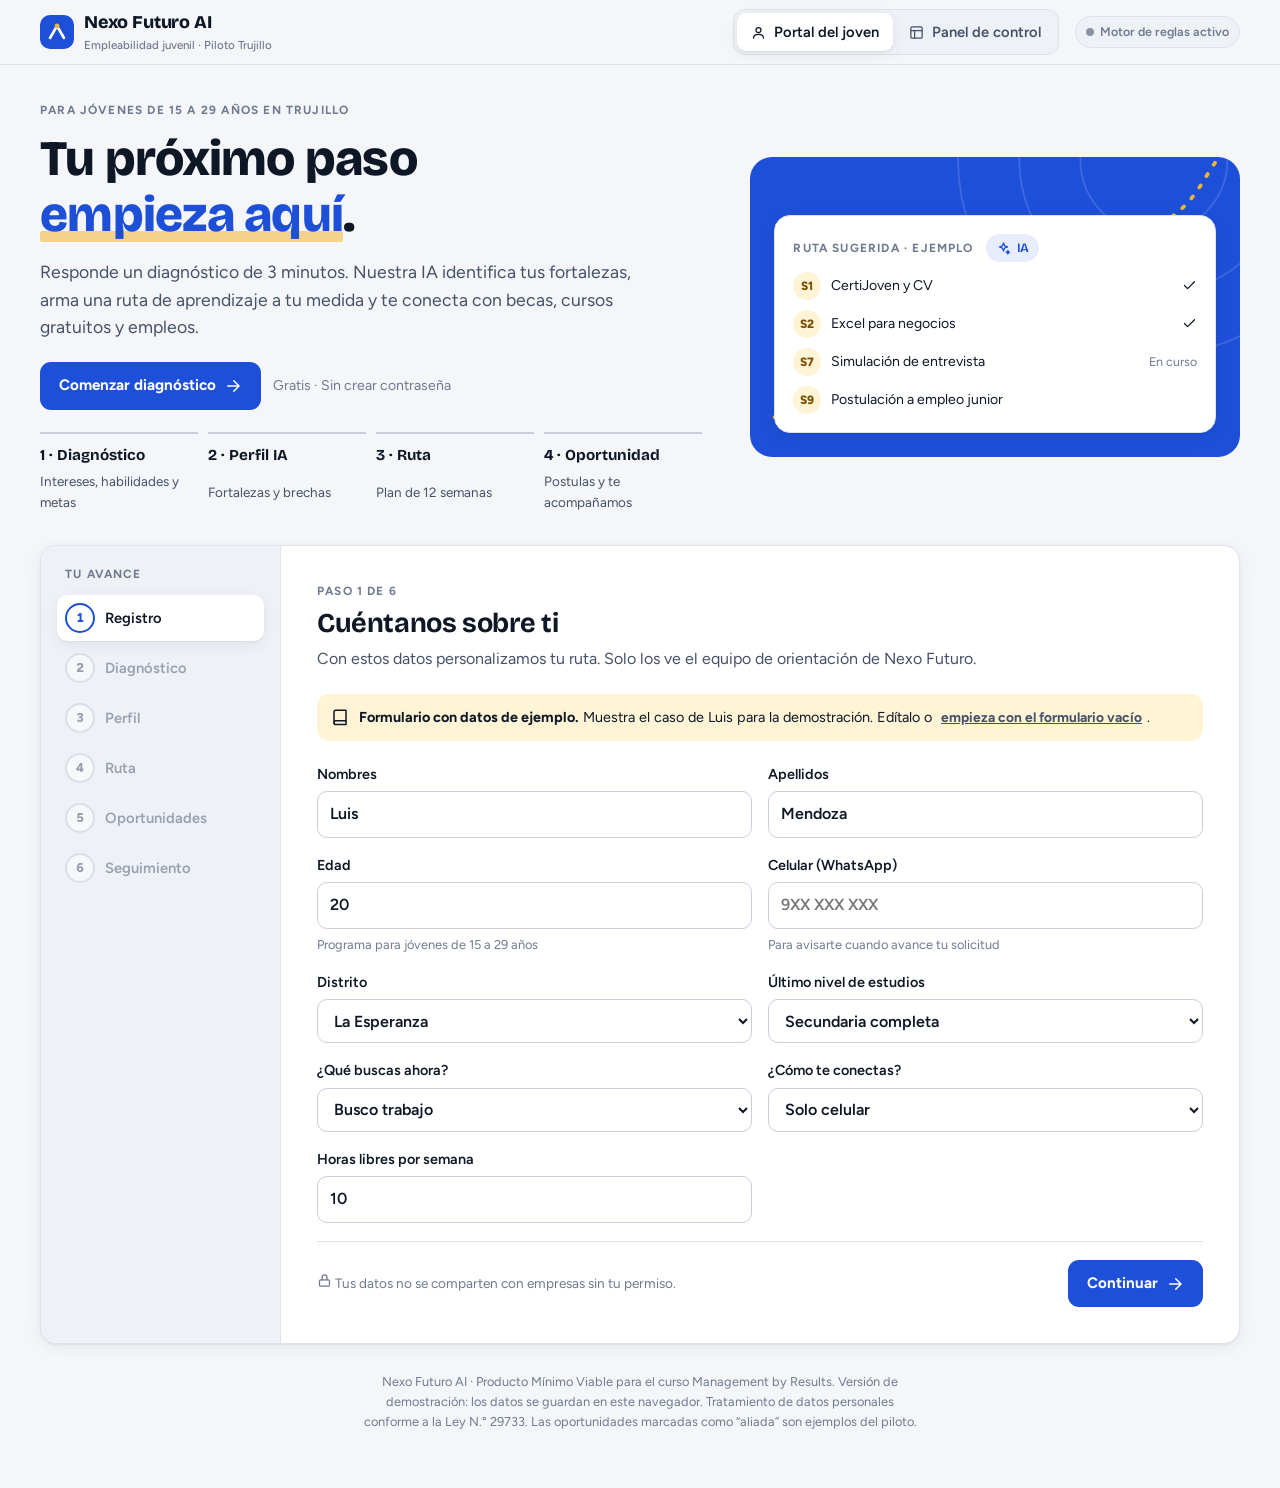
==== index.html @ a81d82ba "Add files via upload" ====
<!doctype html>
<html lang="es">
<head>
<meta charset="utf-8">
<meta name="viewport" content="width=device-width, initial-scale=1, viewport-fit=cover">
<title>Nexo Futuro AI</title>
<meta name="description" content="Plataforma de empleabilidad juvenil que orienta a jóvenes NINI de Trujillo con un diagnóstico, una ruta personalizada y oportunidades de estudio y trabajo.">
<meta name="theme-color" content="#1E4FD8">
<link rel="icon" href="img/favicon.svg" type="image/svg+xml">
<link rel="preconnect" href="https://fonts.googleapis.com">
<link rel="preconnect" href="https://fonts.gstatic.com" crossorigin>
<link rel="stylesheet" href="https://fonts.googleapis.com/css2?family=Bricolage+Grotesque:opsz,wght@12..96,600;12..96,700;12..96,800&family=Figtree:ital,wght@0,400;0,500;0,600;0,700;1,400&display=swap">
<link rel="stylesheet" href="css/styles.css">
</head>
<body>

<a class="skip" href="#main">Saltar al contenido</a>
<header class="top">
  <div class="top-in">
    <div class="brand"><span class="logo" aria-hidden="true"><svg width="20" height="20" viewBox="0 0 20 20"><path d="M3 16 L10 4 L17 16" fill="none" stroke="#fff" stroke-width="2.6" stroke-linecap="round" stroke-linejoin="round"/><circle cx="10" cy="4" r="2.4" fill="#F2B632"/></svg></span><span>Nexo Futuro AI<small>Empleabilidad juvenil · Piloto Trujillo</small></span></div>
    <div class="tabs" role="tablist" aria-label="Espacios de trabajo">
      <button class="tab" role="tab" id="tab-portal" aria-controls="main" data-view="portal"><svg class="ico sm"><use href="#i-user"/></svg><span>Portal <span class="lbl-long">del joven</span></span></button>
      <button class="tab" role="tab" id="tab-panel" aria-controls="main" data-view="panel"><svg class="ico sm"><use href="#i-layout"/></svg><span>Panel <span class="lbl-long">de control</span></span><span class="badge" id="navBadge" hidden>0</span></button>
    </div>
    <span class="status-ai" id="aiStatus"><span class="led"></span><span id="aiText">Conectando IA…</span></span>
  </div>
</header>
<div class="wrap"><main id="main" tabindex="-1"></main>
<p class="foot">Nexo Futuro AI · Producto Mínimo Viable para el curso Management by Results. Versión de demostración: los datos se guardan en este navegador. Tratamiento de datos personales conforme a la Ley N.° 29733. Las oportunidades marcadas como “aliada” son ejemplos del piloto.</p></div>
<div class="toast" id="toast" role="status" aria-live="polite"></div>
<div id="drawerRoot"></div>

<svg width="0" height="0" style="position:absolute" aria-hidden="true">
 <symbol id="i-user" viewBox="0 0 24 24"><circle cx="12" cy="8" r="4"/><path d="M4 21c0-4 4-6 8-6s8 2 8 6"/></symbol>
 <symbol id="i-layout" viewBox="0 0 24 24"><rect x="3" y="3" width="18" height="18" rx="2"/><path d="M3 9h18M9 21V9"/></symbol>
 <symbol id="i-check" viewBox="0 0 24 24"><path d="M20 6 9 17l-5-5"/></symbol>
 <symbol id="i-x" viewBox="0 0 24 24"><path d="M18 6 6 18M6 6l12 12"/></symbol>
 <symbol id="i-right" viewBox="0 0 24 24"><path d="M5 12h14M13 5l7 7-7 7"/></symbol>
 <symbol id="i-left" viewBox="0 0 24 24"><path d="M19 12H5M11 19l-7-7 7-7"/></symbol>
 <symbol id="i-search" viewBox="0 0 24 24"><circle cx="11" cy="11" r="7"/><path d="m21 21-4.3-4.3"/></symbol>
 <symbol id="i-download" viewBox="0 0 24 24"><path d="M12 3v12M7 10l5 5 5-5M5 21h14"/></symbol>
 <symbol id="i-alert" viewBox="0 0 24 24"><path d="M10.3 3.9 1.8 18a2 2 0 0 0 1.7 3h17a2 2 0 0 0 1.7-3L13.7 3.9a2 2 0 0 0-3.4 0z"/><path d="M12 9v4M12 17h.01"/></symbol>
 <symbol id="i-clock" viewBox="0 0 24 24"><circle cx="12" cy="12" r="9"/><path d="M12 7v5l3 2"/></symbol>
 <symbol id="i-spark" viewBox="0 0 24 24"><path d="M12 3l1.8 4.7 4.7 1.8-4.7 1.8L12 16l-1.8-4.7L5.5 9.5l4.7-1.8z"/><path d="M19 15l.8 2.2 2.2.8-2.2.8L19 21l-.8-2.2L16 18l2.2-.8z"/></symbol>
 <symbol id="i-brief" viewBox="0 0 24 24"><rect x="3" y="7" width="18" height="13" rx="2"/><path d="M9 7V5a2 2 0 0 1 2-2h2a2 2 0 0 1 2 2v2M3 13h18"/></symbol>
 <symbol id="i-pin" viewBox="0 0 24 24"><path d="M12 21s-7-6.5-7-12a7 7 0 0 1 14 0c0 5.5-7 12-7 12z"/><circle cx="12" cy="9" r="2.5"/></symbol>
 <symbol id="i-msg" viewBox="0 0 24 24"><path d="M21 12a8 8 0 0 1-11.6 7.1L4 21l1.9-5.4A8 8 0 1 1 21 12z"/></symbol>
 <symbol id="i-send" viewBox="0 0 24 24"><path d="M22 2 11 13M22 2l-7 20-4-9-9-4z"/></symbol>
 <symbol id="i-inbox" viewBox="0 0 24 24"><path d="M22 12h-6l-2 3h-4l-2-3H2"/><path d="M5.5 5h13l3.5 7v6a2 2 0 0 1-2 2H4a2 2 0 0 1-2-2v-6z"/></symbol>
 <symbol id="i-trend" viewBox="0 0 24 24"><path d="M3 17l6-6 4 4 8-8M15 7h6v6"/></symbol>
 <symbol id="i-book" viewBox="0 0 24 24"><path d="M4 19.5A2.5 2.5 0 0 1 6.5 17H20V3H6.5A2.5 2.5 0 0 0 4 5.5z"/><path d="M4 19.5A2.5 2.5 0 0 0 6.5 22H20v-5"/></symbol>
 <symbol id="i-trash" viewBox="0 0 24 24"><path d="M3 6h18M8 6V4h8v2M6 6l1 14h10l1-14"/></symbol>
 <symbol id="i-db" viewBox="0 0 24 24"><ellipse cx="12" cy="5" rx="8" ry="3"/><path d="M4 5v14c0 1.7 3.6 3 8 3s8-1.3 8-3V5M4 12c0 1.7 3.6 3 8 3s8-1.3 8-3"/></symbol>
 <symbol id="i-copy" viewBox="0 0 24 24"><rect x="9" y="9" width="12" height="12" rx="2"/><path d="M5 15H4a1 1 0 0 1-1-1V4a1 1 0 0 1 1-1h10a1 1 0 0 1 1 1v1"/></symbol>
 <symbol id="i-lock" viewBox="0 0 24 24"><rect x="4" y="11" width="16" height="10" rx="2"/><path d="M8 11V7a4 4 0 0 1 8 0v4"/></symbol>
 <symbol id="i-users" viewBox="0 0 24 24"><circle cx="9" cy="8" r="3.5"/><path d="M2.5 20c0-3.5 3-5.5 6.5-5.5s6.5 2 6.5 5.5M16 4.5a3.5 3.5 0 0 1 0 7M18 14.8c2.2.6 3.5 2.4 3.5 5.2"/></symbol>
 <symbol id="i-ext" viewBox="0 0 24 24"><path d="M14 4h6v6M20 4l-9 9M18 14v5a1 1 0 0 1-1 1H5a1 1 0 0 1-1-1V7a1 1 0 0 1 1-1h5"/></symbol>
</svg>


<script src="js/data.js"></script>
<script src="js/store.js"></script>
<script src="js/portal.js"></script>
<script src="js/panel.js"></script>
</body>
</html>
---- css/styles.css ----
/* Nexo Futuro AI · Estilos */
html{color-scheme:light}
body{margin:0}
/* Layout: app shell — sticky top bar with two workspaces (Portal del joven / Panel de control).
   Portal = hero + 6-step wizard card. Panel = filters row, KPI strip, chart grid, alerts, table + detail drawer. */
:root{
  --bg:#F4F6F9; --surface:#FFFFFF; --surface-2:#EEF1F6; --ink:#0E1726; --ink-2:#465169; --muted:#6F7A90;
  --line:#DDE2EB; --line-2:#C9D0DC; --brand:#1E4FD8; --brand-ink:#FFFFFF; --brand-soft:#E7EDFD; --brand-deep:#10297A;
  --sun:#F2B632; --sun-soft:#FFF4D6; --sun-ink:#7A4E00;
  --s-new:#2a78d6; --s-rev:#eda100; --s-der:#4a3aa7; --s-ins:#0ca30c; --s-des:#8A93A6;
  --ok-ink:#0B6B2B; --ok-soft:#E1F4E6; --crit:#C43434; --crit-soft:#FBE7E7; --warn-ink:#8A5A00; --warn-soft:#FFF1CF;
  --shadow:0 1px 2px rgba(14,23,38,.06),0 4px 16px rgba(14,23,38,.06);
  --scrim:rgba(8,13,24,.5);
  --display:"Bricolage Grotesque","Segoe UI",system-ui,sans-serif;
  --body:"Figtree","Segoe UI",system-ui,-apple-system,sans-serif;
  --r-lg:16px; --r:12px; --r-sm:8px;
}
@media (prefers-color-scheme: dark){:root:not([data-theme="light"]){
  --bg:#0B111C; --surface:#121A28; --surface-2:#1A2435; --ink:#EDF1F8; --ink-2:#B6BFD0; --muted:#8C97AC;
  --line:#243049; --line-2:#33415E; --brand:#7394FF; --brand-ink:#0B111C; --brand-soft:#1B2850; --brand-deep:#0F1B3D;
  --sun:#F5C453; --sun-soft:#30271A; --sun-ink:#F5C453;
  --s-new:#3987e5; --s-rev:#c98500; --s-der:#9085e9; --s-ins:#0ca30c; --s-des:#6E7890;
  --ok-ink:#5BD38A; --ok-soft:#14301F; --crit:#EE7070; --crit-soft:#3A1A1D; --warn-ink:#F2C45A; --warn-soft:#33290F;
  --shadow:0 1px 2px rgba(0,0,0,.3),0 6px 20px rgba(0,0,0,.25); --scrim:rgba(0,0,0,.6); color-scheme:dark}}
:root[data-theme="dark"]{
  --bg:#0B111C; --surface:#121A28; --surface-2:#1A2435; --ink:#EDF1F8; --ink-2:#B6BFD0; --muted:#8C97AC;
  --line:#243049; --line-2:#33415E; --brand:#7394FF; --brand-ink:#0B111C; --brand-soft:#1B2850; --brand-deep:#0F1B3D;
  --sun:#F5C453; --sun-soft:#30271A; --sun-ink:#F5C453;
  --s-new:#3987e5; --s-rev:#c98500; --s-der:#9085e9; --s-ins:#0ca30c; --s-des:#6E7890;
  --ok-ink:#5BD38A; --ok-soft:#14301F; --crit:#EE7070; --crit-soft:#3A1A1D; --warn-ink:#F2C45A; --warn-soft:#33290F;
  --shadow:0 1px 2px rgba(0,0,0,.3),0 6px 20px rgba(0,0,0,.25); --scrim:rgba(0,0,0,.6); color-scheme:dark}

*{box-sizing:border-box}
[hidden]{display:none!important}
html,body{min-height:100%}
body{background:var(--bg);color:var(--ink);font-family:var(--body);font-size:16px;line-height:1.55;padding-inline:16px;padding-block:0 56px;-webkit-font-smoothing:antialiased}
h1,h2,h3,h4{font-family:var(--display);line-height:1.12;text-wrap:balance;margin:0;letter-spacing:-.015em}
h1{font-size:clamp(2rem,5.2vw,3.1rem);font-weight:800}
h2{font-size:clamp(1.35rem,3vw,1.7rem);font-weight:700}
h3{font-size:1.08rem;font-weight:700;letter-spacing:-.005em}
p{margin:0}
button{font:inherit;color:inherit}
.ico{width:18px;height:18px;flex:none;fill:none;stroke:currentColor;stroke-width:2;stroke-linecap:round;stroke-linejoin:round}
.ico.sm{width:15px;height:15px}
.muted{color:var(--muted)} .ink2{color:var(--ink-2)}
.eyebrow{font-size:.74rem;text-transform:uppercase;letter-spacing:.1em;font-weight:700;color:var(--muted)}
.num{font-variant-numeric:tabular-nums}
.sr{position:absolute;width:1px;height:1px;overflow:hidden;clip:rect(0 0 0 0);white-space:nowrap}
.skip{position:absolute;left:16px;top:-60px;background:var(--brand);color:var(--brand-ink);padding:8px 14px;border-radius:8px;z-index:100}
.skip:focus{top:8px}

/* ---------- top bar ---------- */
.top{position:sticky;top:env(safe-area-inset-top,0px);z-index:40;margin-inline:-16px;padding-inline:16px;background:color-mix(in srgb,var(--bg) 88%,transparent);backdrop-filter:saturate(1.4) blur(10px);-webkit-backdrop-filter:saturate(1.4) blur(10px);border-bottom:1px solid var(--line)}
.top-in{max-width:1200px;margin:0 auto;display:flex;align-items:center;gap:16px;min-height:64px;flex-wrap:wrap;padding-block:8px}
.brand{display:flex;align-items:center;gap:10px;font-family:var(--display);font-weight:800;font-size:1.12rem;letter-spacing:-.01em;margin-right:auto}
.brand small{display:block;font-family:var(--body);font-weight:500;font-size:.72rem;color:var(--muted);letter-spacing:0}
.logo{width:34px;height:34px;border-radius:10px;background:var(--brand);display:grid;place-items:center;flex:none}
.tabs{display:flex;background:var(--surface-2);border:1px solid var(--line);border-radius:12px;padding:3px;gap:2px}
.tab{all:unset;cursor:pointer;display:flex;align-items:center;gap:8px;padding:8px 14px;border-radius:9px;font-weight:600;font-size:.92rem;color:var(--ink-2);min-height:22px}
.tab[aria-selected="true"]{background:var(--surface);color:var(--ink);box-shadow:var(--shadow)}
.tab:focus-visible{outline:2px solid var(--brand);outline-offset:2px}
.badge{display:inline-grid;place-items:center;min-width:20px;height:20px;padding:0 6px;border-radius:99px;background:var(--crit);color:#fff;font-size:.72rem;font-weight:700}
.status-ai{display:inline-flex;align-items:center;gap:6px;font-size:.78rem;font-weight:600;padding:5px 10px;border-radius:99px;background:var(--surface-2);color:var(--muted);border:1px solid var(--line)}
.status-ai .led{width:8px;height:8px;border-radius:50%;background:var(--s-des)}
.status-ai.on{color:var(--ok-ink);background:var(--ok-soft);border-color:transparent}
.status-ai.on .led{background:var(--s-ins)}
@media (max-width:640px){.status-ai{display:none}.tab span.lbl-long{display:none}}

.wrap{max-width:1200px;margin:0 auto}
main{padding-top:28px}

/* ---------- buttons & inputs ---------- */
.btn{display:inline-flex;align-items:center;justify-content:center;gap:8px;font-weight:700;font-size:.95rem;border-radius:11px;padding:11px 18px;min-height:44px;border:1.5px solid transparent;cursor:pointer;background:var(--brand);color:var(--brand-ink);transition:filter .15s,background .15s,transform .1s;touch-action:manipulation;white-space:nowrap}
.btn:hover{filter:brightness(1.08)}
.btn:active{transform:scale(.98)}
.btn.sec{background:var(--surface);color:var(--ink);border-color:var(--line-2)}
.btn.sec:hover{background:var(--surface-2);filter:none}
.btn.ghost{background:transparent;color:var(--ink-2);border-color:transparent}
.btn.ghost:hover{background:var(--surface-2);filter:none}
.btn.sm{padding:7px 12px;min-height:36px;font-size:.86rem;border-radius:9px}
.btn.danger{background:transparent;color:var(--crit);border-color:var(--line-2)}
.btn:disabled{opacity:.45;cursor:not-allowed;filter:none;transform:none}
.btn:focus-visible{outline:3px solid var(--sun);outline-offset:2px}
.btn.done{background:var(--ok-soft);color:var(--ok-ink);border-color:transparent;cursor:default}
label.f{display:grid;gap:6px;font-weight:600;font-size:.9rem;min-width:0}
label.f .help{font-weight:400;font-size:.8rem;color:var(--muted)}
.req{color:var(--crit)}
input[type=text],input[type=tel],input[type=number],input[type=search],select,textarea{font:inherit;font-size:1rem;color:var(--ink);background:var(--surface);border:1.5px solid var(--line-2);border-radius:10px;padding:10px 12px;width:100%;min-height:44px}
textarea{min-height:90px;resize:vertical}
input:focus-visible,select:focus-visible,textarea:focus-visible{outline:none;border-color:var(--brand);box-shadow:0 0 0 3px var(--brand-soft)}
.field-err{font-size:.82rem;color:var(--crit);font-weight:600}
fieldset{border:0;padding:0;margin:0;display:grid;gap:10px;min-width:0}
legend{font-weight:700;font-size:.95rem;padding:0;margin-bottom:10px}
legend .help{font-weight:400;color:var(--muted);font-size:.85rem}
.chips{display:flex;flex-wrap:wrap;gap:8px}
.chip{position:relative}
.chip input{position:absolute;opacity:0;pointer-events:none}
.chip span{display:inline-flex;align-items:center;gap:6px;min-height:40px;padding:8px 14px;border-radius:99px;border:1.5px solid var(--line-2);background:var(--surface);cursor:pointer;font-size:.92rem;font-weight:500;user-select:none;transition:background .15s,border-color .15s}
.chip span:hover{border-color:var(--brand)}
.chip input:checked+span{background:var(--brand-soft);border-color:var(--brand);color:var(--ink);font-weight:700}
.chip input:checked+span::before{content:"";width:14px;height:14px;background:var(--brand);-webkit-mask:url("data:image/svg+xml,%3Csvg xmlns='http://www.w3.org/2000/svg' viewBox='0 0 24 24' fill='none' stroke='black' stroke-width='3' stroke-linecap='round' stroke-linejoin='round'%3E%3Cpath d='M20 6 9 17l-5-5'/%3E%3C/svg%3E") center/contain no-repeat;mask:url("data:image/svg+xml,%3Csvg xmlns='http://www.w3.org/2000/svg' viewBox='0 0 24 24' fill='none' stroke='black' stroke-width='3' stroke-linecap='round' stroke-linejoin='round'%3E%3Cpath d='M20 6 9 17l-5-5'/%3E%3C/svg%3E") center/contain no-repeat}
.chip input:focus-visible+span{box-shadow:0 0 0 3px var(--brand-soft);border-color:var(--brand)}
.seg{display:inline-flex;border:1.5px solid var(--line-2);border-radius:10px;overflow:hidden;background:var(--surface)}
.seg label{position:relative}
.seg input{position:absolute;opacity:0}
.seg span{display:flex;align-items:center;min-height:38px;padding:6px 14px;font-size:.86rem;font-weight:600;cursor:pointer;border-left:1px solid var(--line-2);color:var(--ink-2)}
.seg label:first-child span{border-left:0}
.seg input:checked+span{background:var(--brand);color:var(--brand-ink)}
.seg input:focus-visible+span{box-shadow:inset 0 0 0 2px var(--sun)}
.consent{display:grid;grid-template-columns:auto minmax(0,1fr);gap:10px;align-items:start;font-size:.88rem;color:var(--ink-2)}
.consent input{width:20px;height:20px;margin-top:2px;accent-color:var(--brand)}

/* ---------- surfaces ---------- */
.card{background:var(--surface);border:1px solid var(--line);border-radius:var(--r-lg);padding:22px;min-width:0}
.card.pad-lg{padding:clamp(20px,4vw,36px)}
.stack{display:grid;gap:18px}
.row{display:flex;gap:12px;align-items:center;flex-wrap:wrap}
.between{justify-content:space-between}
.grid2{display:grid;grid-template-columns:repeat(2,minmax(0,1fr));gap:16px}
@media (max-width:640px){.grid2{grid-template-columns:1fr}}
.note{display:flex;gap:10px;align-items:flex-start;border-radius:12px;padding:12px 14px;font-size:.9rem;background:var(--brand-soft);color:var(--ink)}
.note.sun{background:var(--sun-soft)}
.note.ok{background:var(--ok-soft)}
.note.crit{background:var(--crit-soft)}
.note .ico{margin-top:2px}
.tag{display:inline-flex;align-items:center;gap:6px;font-size:.8rem;font-weight:600;padding:4px 10px;border-radius:99px;background:var(--surface-2);color:var(--ink-2)}
.tag.ok{background:var(--ok-soft);color:var(--ok-ink)}
.tag.sun{background:var(--warn-soft);color:var(--warn-ink)}
.tag.brand{background:var(--brand-soft);color:var(--brand)}
.tags{display:flex;flex-wrap:wrap;gap:6px}

/* estado pill: color dot + icon + label (never color alone) */
.st{display:inline-flex;align-items:center;gap:6px;font-size:.8rem;font-weight:700;padding:4px 10px 4px 8px;border-radius:99px;background:var(--surface-2);color:var(--ink);white-space:nowrap}
.st i{width:9px;height:9px;border-radius:50%;background:var(--c);flex:none}
.st[data-s="nueva"]{--c:var(--s-new)} .st[data-s="revision"]{--c:var(--s-rev)} .st[data-s="derivada"]{--c:var(--s-der)} .st[data-s="insertada"]{--c:var(--s-ins)} .st[data-s="descartada"]{--c:var(--s-des)}

/* ---------- portal ---------- */
.hero{display:grid;grid-template-columns:minmax(0,1.15fr) minmax(0,.85fr);gap:clamp(20px,4vw,48px);align-items:center;padding-block:8px 32px}
@media (max-width:860px){.hero{grid-template-columns:1fr}.hero-art{display:none}}
.hero .lead{font-size:1.1rem;color:var(--ink-2);max-width:56ch}
.hero h1 em{font-style:normal;color:var(--brand);position:relative;white-space:nowrap}
.hero h1 em::after{content:"";position:absolute;left:0;right:0;bottom:.04em;height:.22em;background:var(--sun);opacity:.55;z-index:-1;border-radius:2px}
.hero h1{position:relative;z-index:0}
.how{display:grid;grid-template-columns:repeat(4,minmax(0,1fr));gap:10px;margin-top:22px}
@media (max-width:560px){.how{grid-template-columns:repeat(2,minmax(0,1fr))}}
.how div{display:grid;gap:4px;font-size:.84rem;color:var(--ink-2);padding-top:10px;border-top:2px solid var(--line-2)}
.how b{font-family:var(--display);font-size:.95rem;color:var(--ink)}
.hero-art{position:relative;background:var(--brand);border-radius:22px;padding:24px;color:var(--brand-ink);overflow:hidden;min-height:300px;display:grid;align-content:end}
.hero-art .card{position:relative;color:var(--ink);box-shadow:var(--shadow);display:grid;gap:10px;padding:18px}
.hero-art svg.bg{position:absolute;inset:0;width:100%;height:100%}
.mini-step{display:grid;grid-template-columns:28px minmax(0,1fr) auto;gap:10px;align-items:center;font-size:.88rem}
.mini-step .n{width:28px;height:28px;border-radius:50%;display:grid;place-items:center;background:var(--sun-soft);color:var(--sun-ink);font-weight:800;font-size:.75rem}

.wizard{display:grid;grid-template-columns:240px minmax(0,1fr);gap:0;background:var(--surface);border:1px solid var(--line);border-radius:var(--r-lg);overflow:hidden;box-shadow:var(--shadow)}
@media (max-width:860px){.wizard{grid-template-columns:1fr}}
.rail{background:var(--surface-2);border-right:1px solid var(--line);padding:22px 16px;display:grid;align-content:start;gap:4px}
@media (max-width:860px){.rail{border-right:0;border-bottom:1px solid var(--line);grid-template-columns:repeat(6,minmax(0,1fr));padding:14px 12px;gap:6px}}
.rail h4{font-size:.74rem;text-transform:uppercase;letter-spacing:.1em;color:var(--muted);font-family:var(--body);font-weight:700;margin:0 8px 10px}
@media (max-width:860px){.rail h4{display:none}}
.rstep{all:unset;cursor:pointer;display:grid;grid-template-columns:30px minmax(0,1fr);gap:10px;align-items:center;padding:8px;border-radius:10px;font-weight:600;font-size:.92rem;color:var(--ink-2)}
.rstep .n{width:30px;height:30px;border-radius:50%;display:grid;place-items:center;border:2px solid var(--line-2);font-size:.8rem;font-weight:800;background:var(--surface);font-variant-numeric:tabular-nums}
.rstep.done .n{background:var(--brand);border-color:var(--brand);color:var(--brand-ink)}
.rstep.now{background:var(--surface);color:var(--ink);box-shadow:var(--shadow)}
.rstep.now .n{border-color:var(--brand);color:var(--brand)}
.rstep:disabled,.rstep[aria-disabled="true"]{cursor:not-allowed;opacity:.5}
.rstep:focus-visible{outline:2px solid var(--brand);outline-offset:2px}
@media (max-width:860px){.rstep{grid-template-columns:1fr;justify-items:center;text-align:center;padding:6px 2px;font-size:.68rem;gap:4px}.rstep .lbl{white-space:nowrap;overflow:hidden;text-overflow:ellipsis;max-width:100%}}
.pane{padding:clamp(20px,3.5vw,36px);display:grid;gap:22px;min-width:0;align-content:start}
.pane-head{display:grid;gap:8px}
.pane-foot{display:flex;justify-content:space-between;gap:10px;flex-wrap:wrap;padding-top:18px;border-top:1px solid var(--line)}
.fgrid{display:grid;grid-template-columns:repeat(2,minmax(0,1fr));gap:16px}
@media (max-width:640px){.fgrid{grid-template-columns:1fr}}
.skills{display:grid;gap:12px}
.skill{display:grid;grid-template-columns:minmax(0,1fr) auto;gap:12px;align-items:center;padding-bottom:12px;border-bottom:1px solid var(--line)}
.skill:last-child{border-bottom:0;padding-bottom:0}
@media (max-width:480px){.skill{grid-template-columns:1fr}}

.profile-hero{display:grid;gap:10px;background:var(--brand-deep);color:#fff;border-radius:var(--r-lg);padding:24px;position:relative;overflow:hidden}
.profile-hero .eyebrow{color:rgba(255,255,255,.7)}
.profile-hero p{color:rgba(255,255,255,.88);max-width:62ch}
.profile-hero .src{display:inline-flex;align-items:center;gap:6px;font-size:.78rem;font-weight:600;color:var(--sun)}
.meter{display:grid;grid-template-columns:minmax(0,8.5rem) minmax(0,1fr) 2.4rem;gap:12px;align-items:center;font-size:.9rem}
.meter .track{height:8px;border-radius:4px;background:var(--surface-2);overflow:hidden}
.meter .fill{height:100%;background:var(--brand);border-radius:4px}
.meter .v{font-variant-numeric:tabular-nums;text-align:right;color:var(--ink-2);font-weight:600}

.route{list-style:none;margin:0;padding:0;display:grid}
.route li{display:grid;grid-template-columns:56px minmax(0,1fr);gap:16px;position:relative;padding-bottom:20px}
.route li:not(:last-child)::before{content:"";position:absolute;left:27px;top:48px;bottom:4px;width:2px;background:var(--line-2)}
.wk{width:56px;height:44px;border-radius:12px;background:var(--sun-soft);color:var(--sun-ink);display:grid;place-items:center;font-weight:800;font-size:.8rem;font-variant-numeric:tabular-nums}
.route .body{display:grid;gap:4px;padding-top:2px}
.res{font-size:.86rem;color:var(--muted);display:flex;gap:6px;align-items:center}

.opps{display:grid;grid-template-columns:repeat(auto-fill,minmax(250px,1fr));gap:14px}
.opp{background:var(--surface);border:1px solid var(--line);border-radius:14px;padding:18px;display:grid;gap:10px;align-content:start;min-width:0;transition:border-color .15s,box-shadow .15s}
.opp:hover{border-color:var(--line-2);box-shadow:var(--shadow)}
.opp .type{font-size:.72rem;text-transform:uppercase;letter-spacing:.08em;font-weight:700;color:var(--brand)}
.opp .why{font-size:.85rem;color:var(--ok-ink);display:flex;gap:6px;align-items:flex-start}
.opp .acts{display:flex;gap:8px;flex-wrap:wrap;align-items:center;margin-top:4px}
.opp a{color:var(--brand);font-weight:600;font-size:.88rem}

.chat{display:grid;gap:10px;max-height:380px;overflow-y:auto;padding:6px 2px;align-content:start}
.msg{padding:10px 14px;border-radius:14px;max-width:86%;white-space:pre-wrap;font-size:.94rem;line-height:1.5}
.msg.me{justify-self:end;background:var(--brand);color:var(--brand-ink);border-bottom-right-radius:4px}
.msg.bot{justify-self:start;background:var(--surface-2);border-bottom-left-radius:4px}
.composer{display:grid;grid-template-columns:minmax(0,1fr) auto;gap:8px}
.loading{display:flex;align-items:center;gap:12px;color:var(--ink-2)}
.spin{width:22px;height:22px;border-radius:50%;border:3px solid var(--brand-soft);border-top-color:var(--brand);animation:sp 0.9s linear infinite;flex:none}
@keyframes sp{to{transform:rotate(360deg)}}
.skel{height:14px;border-radius:6px;background:linear-gradient(90deg,var(--surface-2),var(--line),var(--surface-2));background-size:200% 100%;animation:sh 1.4s ease infinite}
@keyframes sh{to{background-position:-200% 0}}
@media (prefers-reduced-motion:reduce){.spin,.skel{animation:none}.btn{transition:none}}

.ring{display:flex;align-items:center;gap:20px;flex-wrap:wrap}
.big{font-family:var(--display);font-weight:800;font-size:2.6rem;line-height:1}
.check{display:grid;grid-template-columns:auto minmax(0,1fr);gap:12px;align-items:start;padding:12px 0;border-top:1px solid var(--line);cursor:pointer}
.check:first-of-type{border-top:0}
.check input{width:22px;height:22px;accent-color:var(--brand);margin-top:1px}
.check.done .t{text-decoration:line-through;color:var(--muted)}
.mylist{display:grid;gap:0}
.myrow{display:grid;grid-template-columns:minmax(0,1fr) auto;gap:12px;align-items:center;padding:12px 0;border-top:1px solid var(--line)}
.myrow:first-child{border-top:0}

/* ---------- panel ---------- */
.phead{display:flex;gap:16px;justify-content:space-between;align-items:flex-end;flex-wrap:wrap;margin-bottom:18px}
.filters{display:flex;gap:10px;flex-wrap:wrap;align-items:center;padding:12px;background:var(--surface);border:1px solid var(--line);border-radius:14px;margin-bottom:16px}
.filters select,.filters input{width:auto;min-height:40px;padding:7px 10px;font-size:.9rem}
.filters .search{position:relative;flex:1 1 200px;min-width:0}
.filters .search input{width:100%;padding-left:34px}
.filters .search .ico{position:absolute;left:10px;top:50%;transform:translateY(-50%);color:var(--muted)}
.kpis{display:grid;grid-template-columns:repeat(4,minmax(0,1fr));gap:14px;margin-bottom:16px}
@media (max-width:980px){.kpis{grid-template-columns:repeat(2,minmax(0,1fr))}}
@media (max-width:420px){.kpis{grid-template-columns:1fr}}
.kpi{background:var(--surface);border:1px solid var(--line);border-radius:14px;padding:16px 18px;display:grid;gap:6px;min-width:0}
.kpi .lab{font-size:.82rem;font-weight:600;color:var(--ink-2);display:flex;gap:8px;align-items:center}
.kpi .val{font-family:var(--display);font-weight:700;font-size:2rem;line-height:1.05;letter-spacing:-.02em}
.kpi .sub{font-size:.8rem;color:var(--muted);display:flex;gap:6px;align-items:center;flex-wrap:wrap}
.delta{font-weight:700;display:inline-flex;align-items:center;gap:2px}
.delta.up{color:var(--ok-ink)} .delta.down{color:var(--crit)}
.kpi.alert{border-color:color-mix(in srgb,var(--crit) 45%,var(--line))}
.pgrid{display:grid;grid-template-columns:repeat(12,minmax(0,1fr));gap:14px;margin-bottom:16px}
.pgrid>*{grid-column:span 6}
.pgrid>.w8{grid-column:span 8} .pgrid>.w4{grid-column:span 4} .pgrid>.w12{grid-column:span 12}
@media (max-width:980px){.pgrid>*,.pgrid>.w8,.pgrid>.w4{grid-column:span 12}}
.chead{display:flex;justify-content:space-between;align-items:flex-start;gap:10px;margin-bottom:14px}
.chead p{font-size:.84rem;color:var(--muted)}
.chart{position:relative;width:100%}
.chart svg{display:block;width:100%;overflow:visible}
.chart .gl{stroke:var(--line);stroke-width:1}
.chart .base{stroke:var(--line-2);stroke-width:1}
.chart .tk{fill:var(--muted);font-size:11px;font-family:var(--body)}
.tip{position:absolute;pointer-events:none;background:var(--ink);color:var(--bg);font-size:.8rem;padding:7px 10px;border-radius:8px;white-space:nowrap;transform:translate(-50%,-110%);box-shadow:var(--shadow);z-index:5}
.tip b{font-variant-numeric:tabular-nums}
.bars{display:grid;gap:10px}
.bar{display:grid;grid-template-columns:minmax(0,9.5rem) minmax(0,1fr) 2.6rem;gap:10px;align-items:center;font-size:.88rem;border-radius:6px;padding:2px 0}
.bar .lb{white-space:nowrap;overflow:hidden;text-overflow:ellipsis;color:var(--ink-2)}
.bar .tr{height:14px;position:relative}
.bar .fl{position:absolute;left:0;top:0;bottom:0;border-radius:0 4px 4px 0;background:var(--s-new);min-width:2px;transition:filter .15s}
.bar .v{text-align:right;font-weight:700;font-variant-numeric:tabular-nums}
.bar:hover .fl{filter:brightness(1.12)}
.bar:hover .lb{color:var(--ink)}
.pipe{display:flex;height:14px;gap:2px;border-radius:4px;overflow:hidden;margin-bottom:16px;background:var(--surface-2)}
.pipe span{background:var(--c);min-width:0}
.pipe-legend{display:grid;gap:8px}
.pl{display:grid;grid-template-columns:minmax(0,1fr) auto auto;gap:12px;align-items:center;font-size:.9rem;padding:6px 8px;border-radius:8px;cursor:pointer;border:0;background:transparent;text-align:left;width:100%}
.pl:hover,.pl[aria-pressed="true"]{background:var(--surface-2)}
.pl .pc{color:var(--muted);font-variant-numeric:tabular-nums;font-size:.82rem;min-width:3ch;text-align:right}
.pl .st{justify-self:start}
.pl .ct{font-weight:700;font-variant-numeric:tabular-nums}
.alerts{display:grid;gap:10px}
.al{display:grid;grid-template-columns:auto minmax(0,1fr);gap:10px;padding:12px;border-radius:10px;background:var(--surface-2);font-size:.88rem}
.al .ico{margin-top:1px}
.al.crit{background:var(--crit-soft)} .al.crit .ico{color:var(--crit)}
.al.warn{background:var(--warn-soft)} .al.warn .ico{color:var(--warn-ink)}
.al.ok{background:var(--ok-soft)} .al.ok .ico{color:var(--ok-ink)}
.al b{display:block;margin-bottom:2px}
.insight{display:grid;gap:12px}
.dec{display:grid;grid-template-columns:repeat(4,minmax(0,1fr));gap:0;border:1px solid var(--line);border-radius:12px;overflow:hidden}
@media (max-width:760px){.dec{grid-template-columns:1fr}}
.dec div{padding:12px 14px;border-left:1px solid var(--line);font-size:.88rem;display:grid;gap:4px;align-content:start}
.dec div:first-child{border-left:0}
@media (max-width:760px){.dec div{border-left:0;border-top:1px solid var(--line)}.dec div:first-child{border-top:0}}
.dec .eyebrow{font-size:.68rem}
.tablewrap{overflow-x:auto;border:1px solid var(--line);border-radius:14px;background:var(--surface)}
table{width:100%;border-collapse:collapse;font-size:.9rem;min-width:760px}
th{text-align:left;font-size:.74rem;text-transform:uppercase;letter-spacing:.08em;color:var(--muted);font-weight:700;padding:12px 14px;border-bottom:1px solid var(--line);background:var(--surface-2);white-space:nowrap}
th button{all:unset;cursor:pointer;display:inline-flex;gap:4px;align-items:center}
th button:focus-visible{outline:2px solid var(--brand)}
td{padding:12px 14px;border-bottom:1px solid var(--line);vertical-align:middle}
tbody tr{cursor:pointer;transition:background .12s}
tbody tr:hover{background:var(--surface-2)}
tbody tr:focus-visible{outline:2px solid var(--brand);outline-offset:-2px}
tbody tr:last-child td{border-bottom:0}
.who{display:grid;gap:1px}
.who b{font-weight:700}
.who span{font-size:.8rem;color:var(--muted)}
.code{white-space:nowrap;font-variant-numeric:tabular-nums;font-weight:600;color:var(--ink-2);font-size:.84rem}
.demo-flag{font-size:.66rem;font-weight:800;letter-spacing:.06em;padding:2px 6px;border-radius:4px;background:var(--surface-2);color:var(--muted);margin-left:6px;vertical-align:middle}
.empty{display:grid;justify-items:center;text-align:center;gap:12px;padding:48px 20px}
.empty .ic{width:56px;height:56px;border-radius:16px;background:var(--brand-soft);color:var(--brand);display:grid;place-items:center}
.empty .ic .ico{width:26px;height:26px}
.tfoot{display:flex;justify-content:space-between;align-items:center;gap:10px;padding:10px 14px;font-size:.84rem;color:var(--muted);flex-wrap:wrap}

/* drawer */
.scrim{position:fixed;inset:0;background:var(--scrim);z-index:60;opacity:0;transition:opacity .2s}
.scrim.on{opacity:1}
.drawer{position:fixed;top:0;right:0;bottom:0;width:min(520px,100%);background:var(--surface);z-index:61;box-shadow:-10px 0 40px rgba(0,0,0,.2);display:grid;grid-template-rows:auto minmax(0,1fr) auto;transform:translateX(100%);transition:transform .25s cubic-bezier(.2,.8,.2,1)}
.drawer.on{transform:none}
@media (prefers-reduced-motion:reduce){.drawer,.scrim{transition:none}}
.dh{padding:calc(18px + env(safe-area-inset-top,0px)) 20px 16px;border-bottom:1px solid var(--line);display:grid;gap:10px}
.db{overflow-y:auto;padding:20px;display:grid;gap:20px;align-content:start}
.df{padding:14px 20px calc(14px + env(safe-area-inset-bottom,0px));border-top:1px solid var(--line);display:flex;gap:8px;flex-wrap:wrap;background:var(--surface-2)}
.kv{display:grid;grid-template-columns:8.5rem minmax(0,1fr);gap:8px 14px;font-size:.9rem}
.kv dt{color:var(--muted)} .kv dd{margin:0;font-weight:500;min-width:0;overflow-wrap:anywhere}
.tl{list-style:none;margin:0;padding:0;display:grid;gap:0}
.tl li{display:grid;grid-template-columns:18px minmax(0,1fr);gap:10px;position:relative;padding-bottom:14px;font-size:.86rem}
.tl li::before{content:"";position:absolute;left:8px;top:14px;bottom:0;width:2px;background:var(--line)}
.tl li:last-child::before{display:none}
.tl .d{width:12px;height:12px;border-radius:50%;margin-top:5px;margin-left:3px;background:var(--c,var(--s-des))}
.stbtns{display:flex;flex-wrap:wrap;gap:8px}
.stbtns .btn[aria-pressed="true"]{background:var(--ink);color:var(--bg);border-color:var(--ink)}
.toast{position:fixed;left:50%;bottom:calc(24px + env(safe-area-inset-bottom,0px));transform:translate(-50%,20px);background:var(--ink);color:var(--bg);padding:12px 18px;border-radius:12px;font-weight:600;font-size:.92rem;z-index:80;opacity:0;transition:opacity .2s,transform .2s;display:flex;gap:10px;align-items:center;box-shadow:var(--shadow);max-width:calc(100% - 32px)}
.toast.on{opacity:1;transform:translate(-50%,0)}
.foot{font-size:.8rem;color:var(--muted);text-align:center;padding-top:28px;max-width:70ch;margin:0 auto}
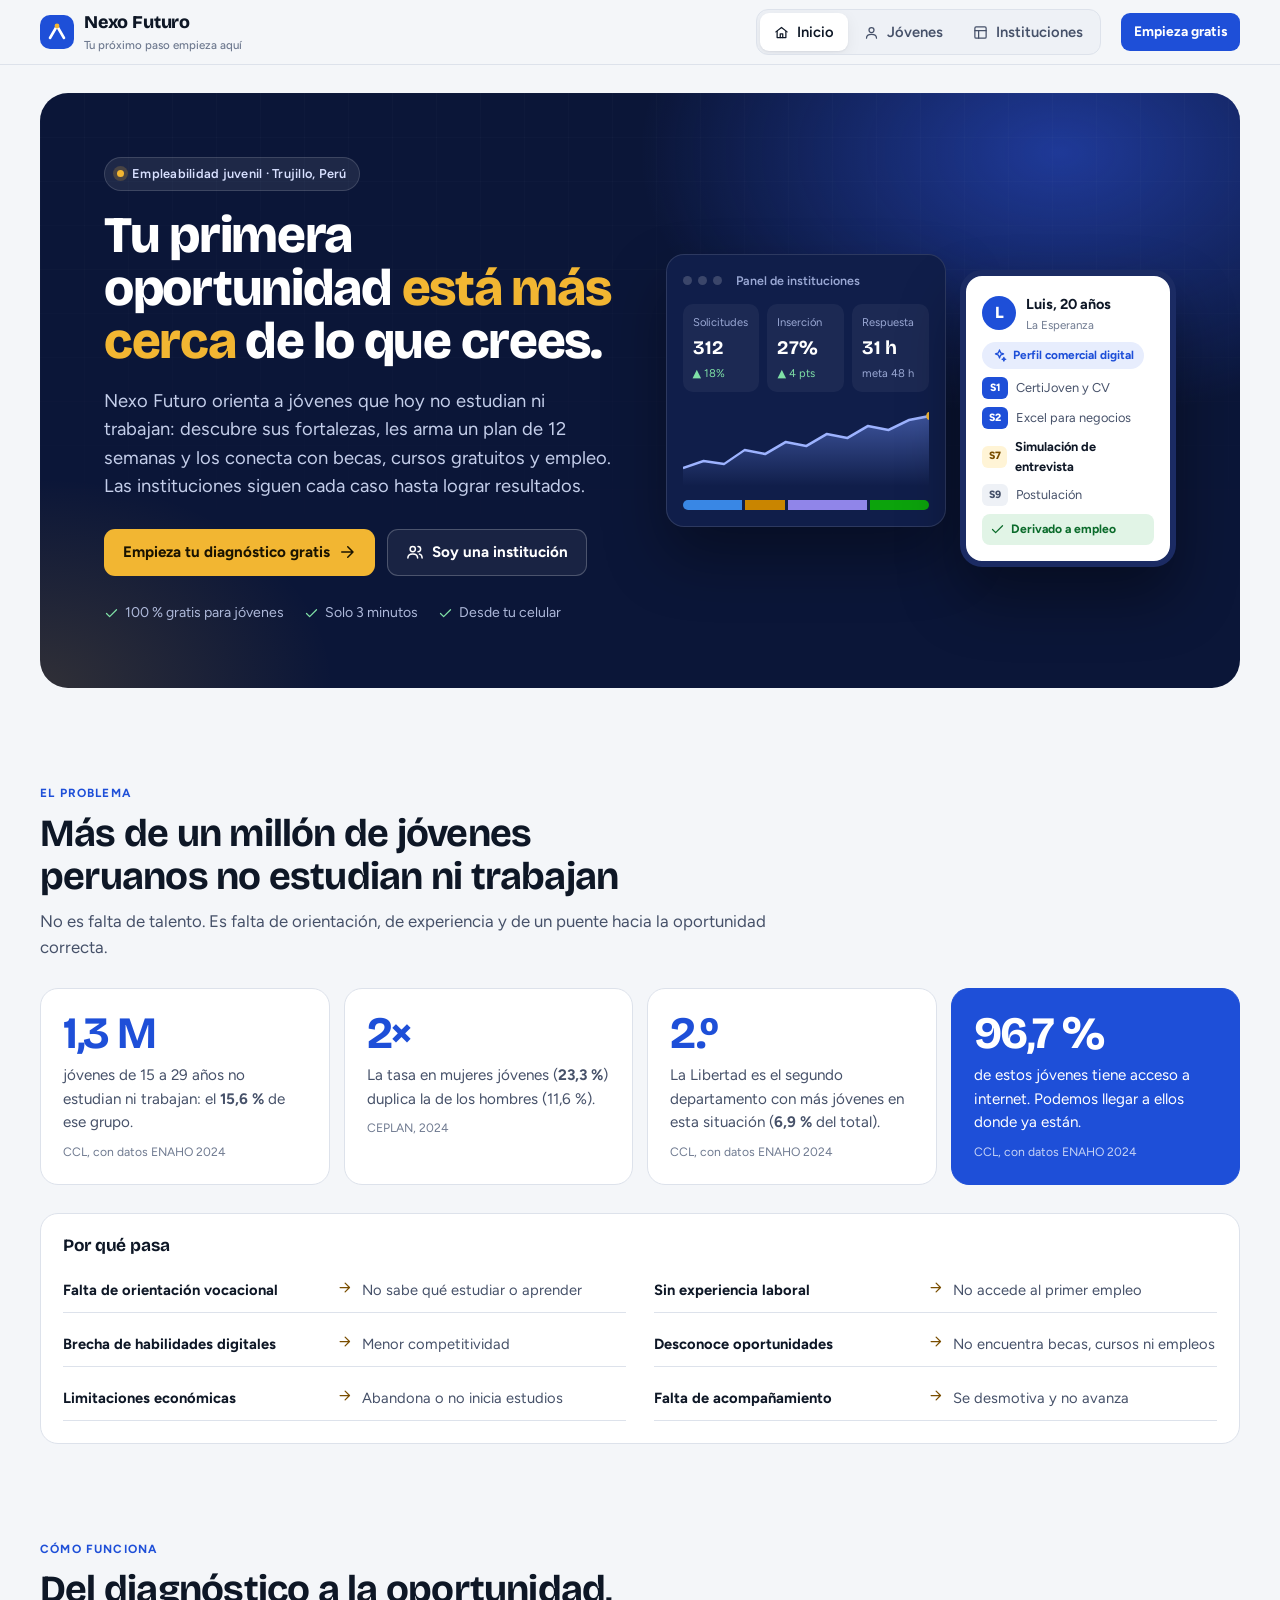
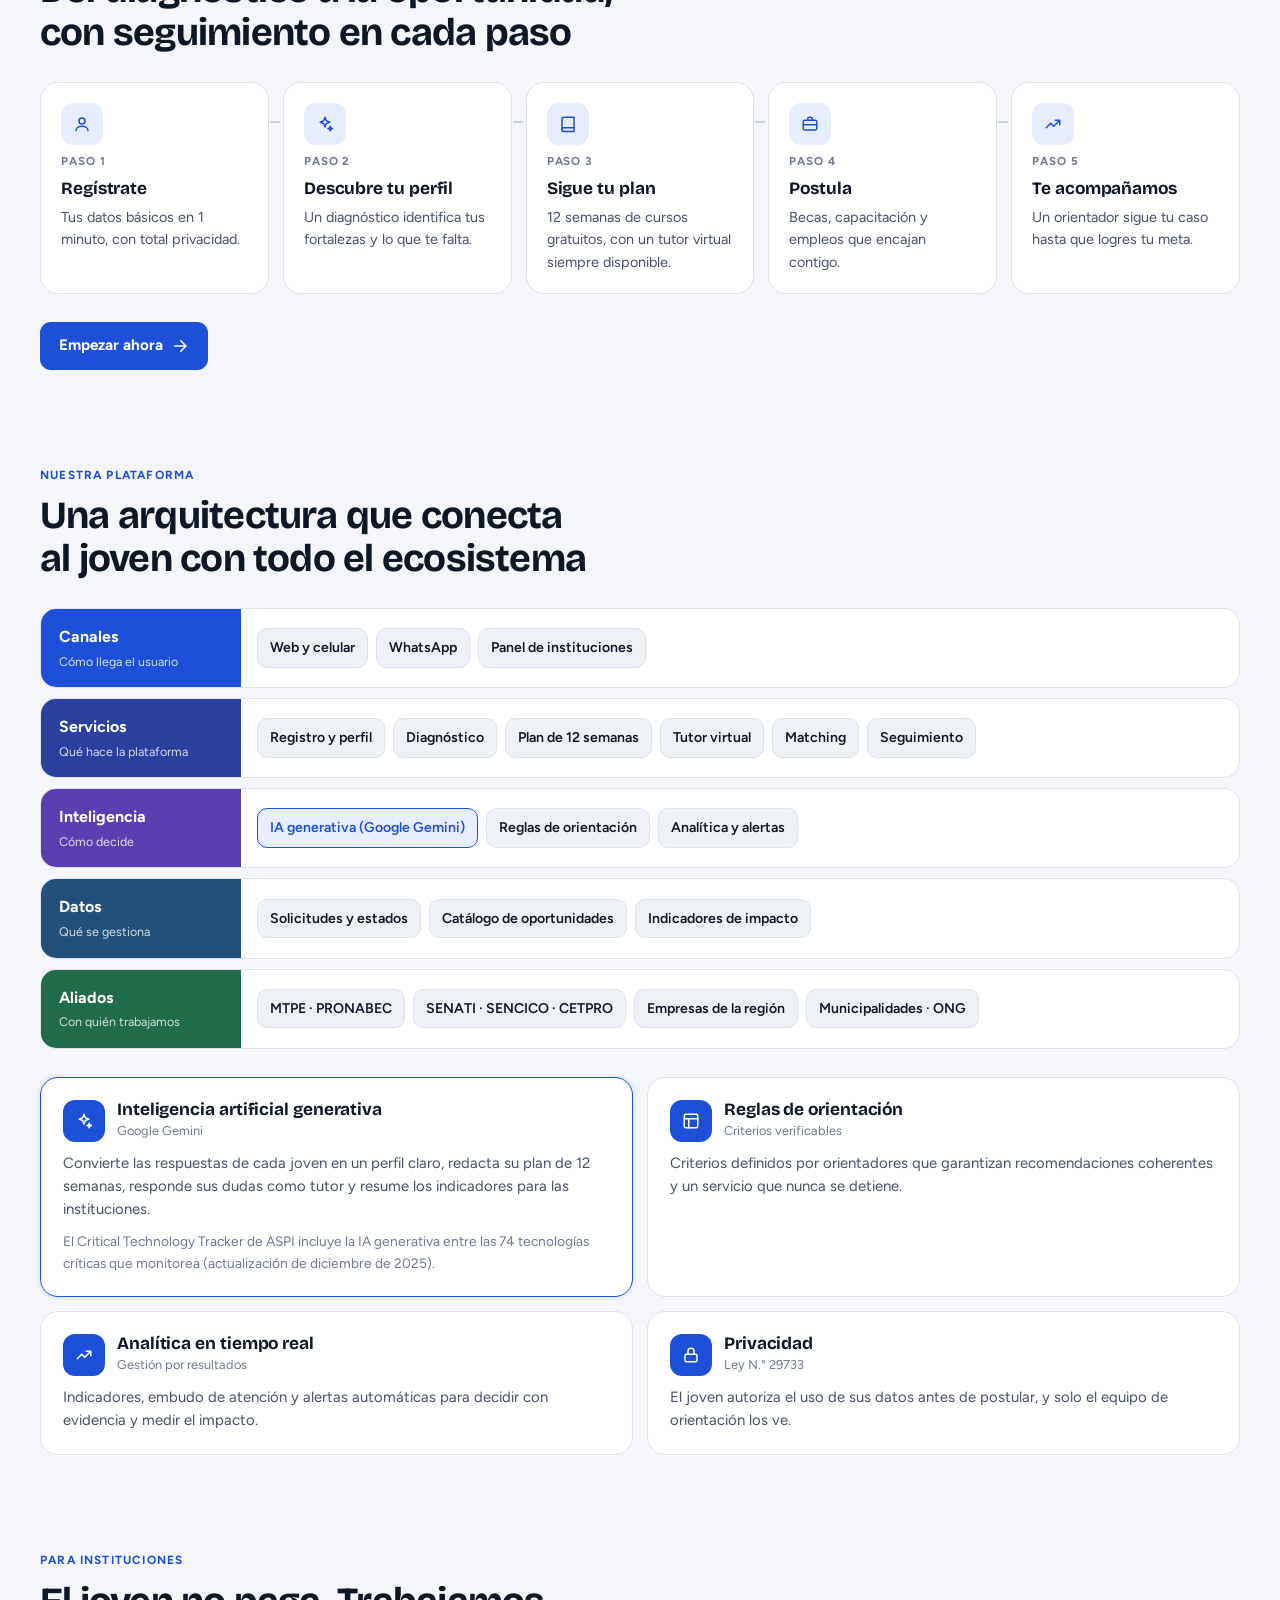
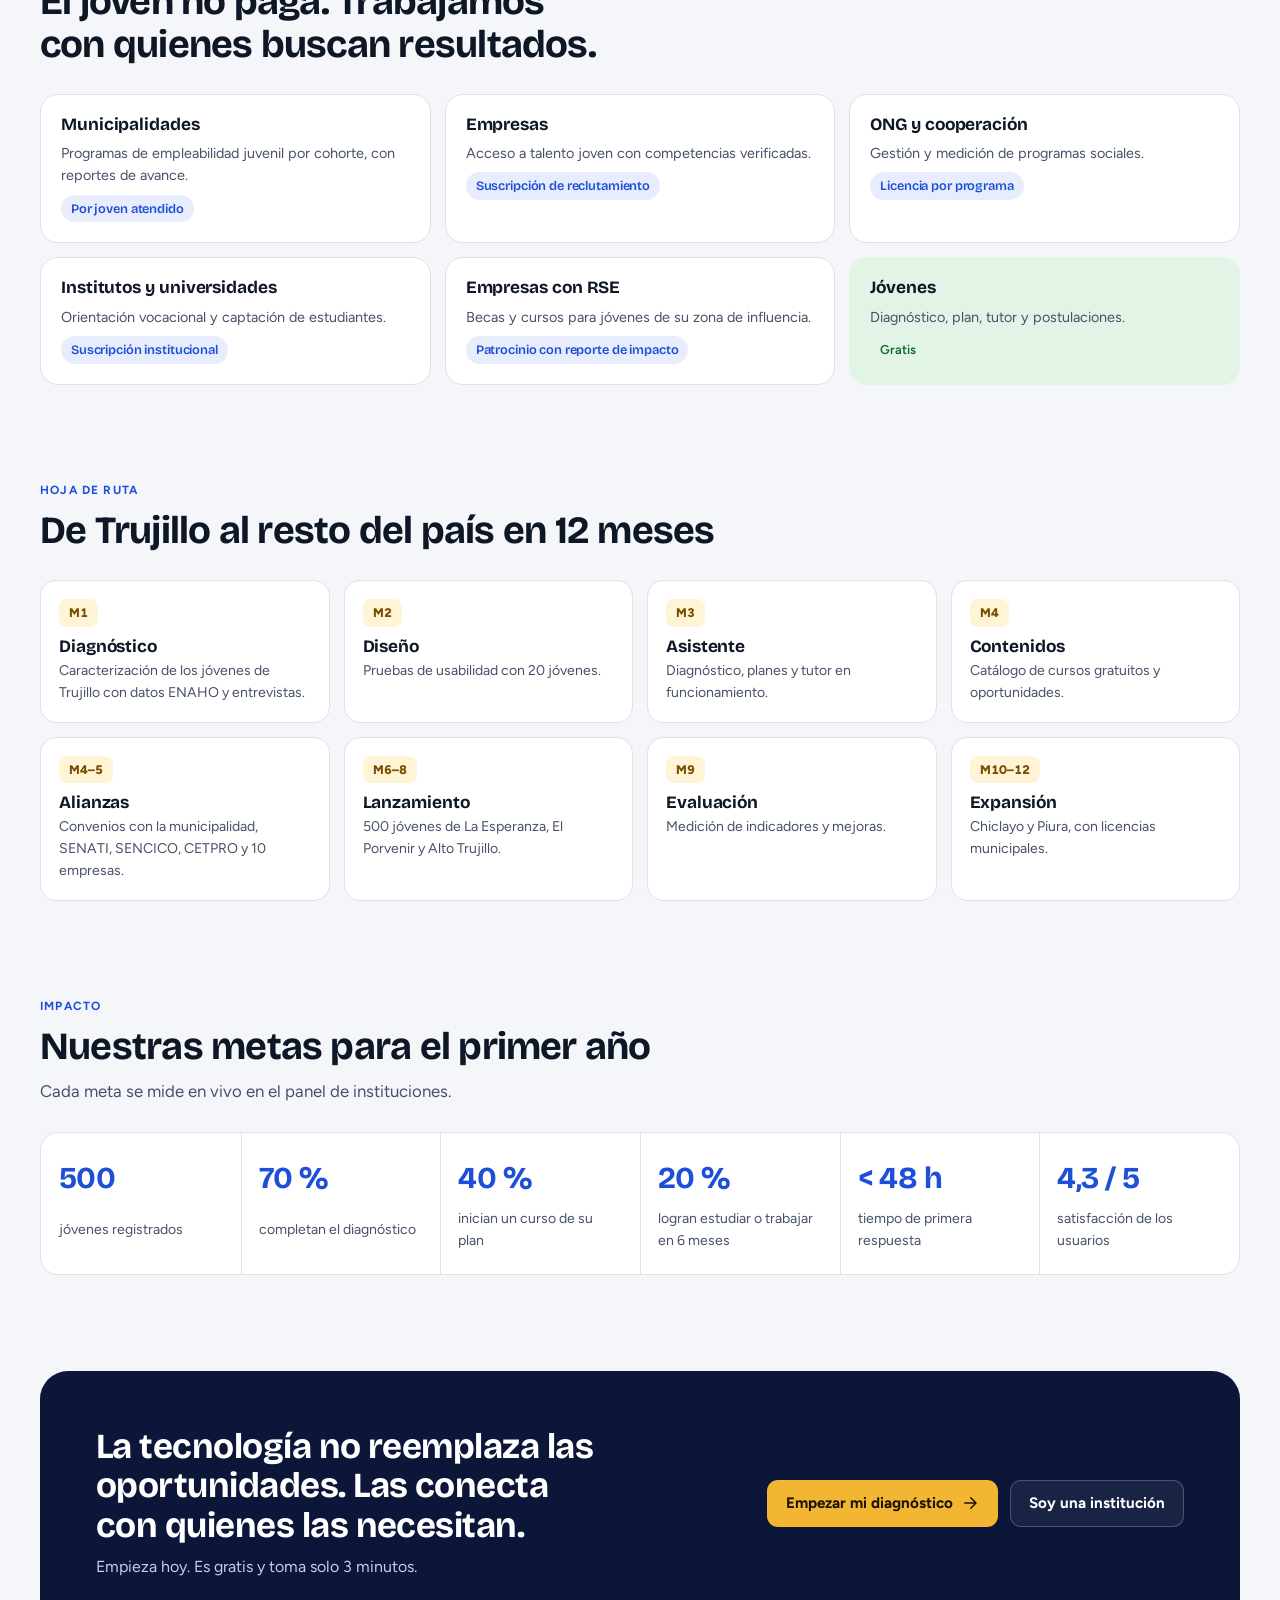
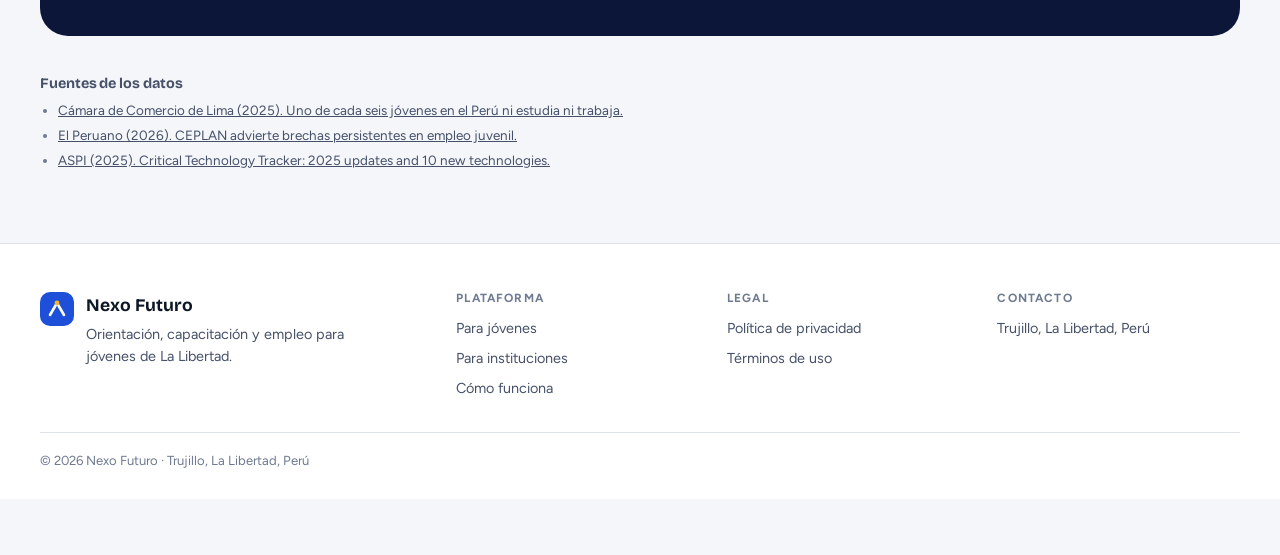
==== commit 70f5892b: "Add files via upload" ====
--- a/index.html
+++ b/index.html
@@ -3,8 +3,8 @@
 <head>
 <meta charset="utf-8">
 <meta name="viewport" content="width=device-width, initial-scale=1, viewport-fit=cover">
-<title>Nexo Futuro AI</title>
-<meta name="description" content="Plataforma de empleabilidad juvenil que orienta a jóvenes NINI de Trujillo con un diagnóstico, una ruta personalizada y oportunidades de estudio y trabajo.">
+<title>Nexo Futuro · Tu primera oportunidad</title>
+<meta name="description" content="Nexo Futuro orienta gratis a jóvenes de Trujillo que no estudian ni trabajan: diagnóstico, plan de 12 semanas y conexión con becas, cursos y empleo.">
 <meta name="theme-color" content="#1E4FD8">
 <link rel="icon" href="img/favicon.svg" type="image/svg+xml">
 <link rel="preconnect" href="https://fonts.googleapis.com">
@@ -17,20 +17,30 @@
 <a class="skip" href="#main">Saltar al contenido</a>
 <header class="top">
   <div class="top-in">
-    <div class="brand"><span class="logo" aria-hidden="true"><svg width="20" height="20" viewBox="0 0 20 20"><path d="M3 16 L10 4 L17 16" fill="none" stroke="#fff" stroke-width="2.6" stroke-linecap="round" stroke-linejoin="round"/><circle cx="10" cy="4" r="2.4" fill="#F2B632"/></svg></span><span>Nexo Futuro AI<small>Empleabilidad juvenil · Piloto Trujillo</small></span></div>
-    <div class="tabs" role="tablist" aria-label="Espacios de trabajo">
-      <button class="tab" role="tab" id="tab-portal" aria-controls="main" data-view="portal"><svg class="ico sm"><use href="#i-user"/></svg><span>Portal <span class="lbl-long">del joven</span></span></button>
-      <button class="tab" role="tab" id="tab-panel" aria-controls="main" data-view="panel"><svg class="ico sm"><use href="#i-layout"/></svg><span>Panel <span class="lbl-long">de control</span></span><span class="badge" id="navBadge" hidden>0</span></button>
-    </div>
-    <span class="status-ai" id="aiStatus"><span class="led"></span><span id="aiText">Conectando IA…</span></span>
+    <a class="brand" href="#inicio" data-nav="inicio"><span class="logo" aria-hidden="true"><svg width="20" height="20" viewBox="0 0 20 20"><path d="M3 16 L10 4 L17 16" fill="none" stroke="#fff" stroke-width="2.6" stroke-linecap="round" stroke-linejoin="round"/><circle cx="10" cy="4" r="2.4" fill="#F2B632"/></svg></span><span>Nexo Futuro<small>Tu próximo paso empieza aquí</small></span></a>
+    <nav class="tabs" role="tablist" aria-label="Secciones">
+      <button class="tab" role="tab" id="tab-inicio" aria-controls="main" data-view="inicio"><svg class="ico sm"><use href="#i-home"/></svg><span>Inicio</span></button>
+      <button class="tab" role="tab" id="tab-portal" aria-controls="main" data-view="portal"><svg class="ico sm"><use href="#i-user"/></svg><span>Jóvenes</span></button>
+      <button class="tab" role="tab" id="tab-panel" aria-controls="main" data-view="panel"><svg class="ico sm"><use href="#i-layout"/></svg><span>Instituciones</span><span class="badge" id="navBadge" hidden>0</span></button>
+    </nav>
+    <button class="btn sm top-cta" data-view-go="portal">Empieza gratis</button>
   </div>
 </header>
-<div class="wrap"><main id="main" tabindex="-1"></main>
-<p class="foot">Nexo Futuro AI · Producto Mínimo Viable para el curso Management by Results. Versión de demostración: los datos se guardan en este navegador. Tratamiento de datos personales conforme a la Ley N.° 29733. Las oportunidades marcadas como “aliada” son ejemplos del piloto.</p></div>
+<div class="wrap"><main id="main" tabindex="-1"></main></div>
+<footer class="site-foot">
+  <div class="sf-in">
+    <div class="sf-brand"><span class="logo" aria-hidden="true"><svg width="20" height="20" viewBox="0 0 20 20"><path d="M3 16 L10 4 L17 16" fill="none" stroke="#fff" stroke-width="2.6" stroke-linecap="round" stroke-linejoin="round"/><circle cx="10" cy="4" r="2.4" fill="#F2B632"/></svg></span><div><b>Nexo Futuro</b><p>Orientación, capacitación y empleo para jóvenes de La Libertad.</p></div></div>
+    <div class="sf-col"><h4>Plataforma</h4><button data-view-go="portal">Para jóvenes</button><button data-view-go="panel">Para instituciones</button><button data-view-go="inicio">Cómo funciona</button></div>
+    <div class="sf-col"><h4>Legal</h4><button id="privBtn">Política de privacidad</button><button id="termBtn">Términos de uso</button></div>
+    <div class="sf-col" id="sfContact"><h4>Contacto</h4></div>
+  </div>
+  <div class="sf-bottom">© <span id="yr"></span> Nexo Futuro · Trujillo, La Libertad, Perú</div>
+</footer>
 <div class="toast" id="toast" role="status" aria-live="polite"></div>
 <div id="drawerRoot"></div>
 
 <svg width="0" height="0" style="position:absolute" aria-hidden="true">
+ <symbol id="i-home" viewBox="0 0 24 24"><path d="M3 11 12 4l9 7"/><path d="M5 10v10h14V10"/><path d="M10 20v-6h4v6"/></symbol>
  <symbol id="i-user" viewBox="0 0 24 24"><circle cx="12" cy="8" r="4"/><path d="M4 21c0-4 4-6 8-6s8 2 8 6"/></symbol>
  <symbol id="i-layout" viewBox="0 0 24 24"><rect x="3" y="3" width="18" height="18" rx="2"/><path d="M3 9h18M9 21V9"/></symbol>
  <symbol id="i-check" viewBox="0 0 24 24"><path d="M20 6 9 17l-5-5"/></symbol>
@@ -58,9 +68,13 @@
 </svg>
 
 
+<script src="js/config.js"></script>
 <script src="js/data.js"></script>
 <script src="js/store.js"></script>
+<script src="js/ia.js"></script>
 <script src="js/portal.js"></script>
 <script src="js/panel.js"></script>
+<script src="js/landing.js"></script>
+<script src="js/site.js"></script>
 </body>
 </html>
--- a/css/styles.css
+++ b/css/styles.css
@@ -1,4 +1,4 @@
-/* Nexo Futuro AI · Estilos */
+/* Nexo Futuro · Estilos */
 html{color-scheme:light}
 body{margin:0}
 /* Layout: app shell — sticky top bar with two workspaces (Portal del joven / Panel de control).
@@ -60,11 +60,13 @@
 .tab[aria-selected="true"]{background:var(--surface);color:var(--ink);box-shadow:var(--shadow)}
 .tab:focus-visible{outline:2px solid var(--brand);outline-offset:2px}
 .badge{display:inline-grid;place-items:center;min-width:20px;height:20px;padding:0 6px;border-radius:99px;background:var(--crit);color:#fff;font-size:.72rem;font-weight:700}
-.status-ai{display:inline-flex;align-items:center;gap:6px;font-size:.78rem;font-weight:600;padding:5px 10px;border-radius:99px;background:var(--surface-2);color:var(--muted);border:1px solid var(--line)}
+.status-ai{cursor:pointer;font-family:inherit;display:inline-flex;align-items:center;gap:6px;font-size:.78rem;font-weight:600;padding:5px 10px;border-radius:99px;background:var(--surface-2);color:var(--muted);border:1px solid var(--line)}
 .status-ai .led{width:8px;height:8px;border-radius:50%;background:var(--s-des)}
 .status-ai.on{color:var(--ok-ink);background:var(--ok-soft);border-color:transparent}
 .status-ai.on .led{background:var(--s-ins)}
-@media (max-width:640px){.status-ai{display:none}.tab span.lbl-long{display:none}}
+.status-ai:hover{border-color:var(--brand);color:var(--ink)}
+.status-ai:focus-visible{outline:2px solid var(--brand);outline-offset:2px}
+@media (max-width:640px){.tab span.lbl-long{display:none}}
 
 .wrap{max-width:1200px;margin:0 auto}
 main{padding-top:28px}
@@ -322,3 +324,184 @@
 .toast{position:fixed;left:50%;bottom:calc(24px + env(safe-area-inset-bottom,0px));transform:translate(-50%,20px);background:var(--ink);color:var(--bg);padding:12px 18px;border-radius:12px;font-weight:600;font-size:.92rem;z-index:80;opacity:0;transition:opacity .2s,transform .2s;display:flex;gap:10px;align-items:center;box-shadow:var(--shadow);max-width:calc(100% - 32px)}
 .toast.on{opacity:1;transform:translate(-50%,0)}
 .foot{font-size:.8rem;color:var(--muted);text-align:center;padding-top:28px;max-width:70ch;margin:0 auto}
+
+/* =================== INICIO (landing) =================== */
+.tabs{overflow-x:auto;scrollbar-width:none}
+.tabs::-webkit-scrollbar{display:none}
+.lx-hero{position:relative;display:grid;grid-template-columns:minmax(0,1fr) minmax(0,1fr);gap:clamp(24px,4vw,56px);align-items:center;
+  background:#0B1638;color:#fff;border-radius:28px;padding:clamp(28px,5vw,64px);overflow:hidden;isolation:isolate}
+.lx-hero::before{content:"";position:absolute;inset:0;z-index:-1;background:
+  radial-gradient(600px 380px at 85% 10%,rgba(47,86,230,.55),transparent 70%),
+  radial-gradient(420px 300px at 0% 100%,rgba(242,182,50,.16),transparent 70%)}
+.lx-hero::after{content:"";position:absolute;inset:0;z-index:-1;opacity:.35;background-image:linear-gradient(rgba(255,255,255,.06) 1px,transparent 1px),linear-gradient(90deg,rgba(255,255,255,.06) 1px,transparent 1px);background-size:44px 44px;mask-image:linear-gradient(180deg,#000,transparent 85%);-webkit-mask-image:linear-gradient(180deg,#000,transparent 85%)}
+@media (max-width:900px){.lx-hero{grid-template-columns:1fr}}
+.lx-kicker{display:inline-flex;align-items:center;gap:8px;font-size:.8rem;font-weight:600;letter-spacing:.02em;padding:6px 12px;border-radius:99px;background:rgba(255,255,255,.08);border:1px solid rgba(255,255,255,.14);color:#D8E0FF}
+.lx-kicker .dot{width:7px;height:7px;border-radius:50%;background:#F2B632;box-shadow:0 0 0 4px rgba(242,182,50,.2)}
+.lx-hero h1{color:#fff;margin-top:18px;font-size:clamp(2.1rem,4.4vw,3.2rem);line-height:1.04;letter-spacing:-.025em}
+.lx-hero h1 .hl{color:#F2B632}
+.lx-lead{margin-top:18px;font-size:clamp(1rem,1.6vw,1.15rem);color:#C4CEEA;max-width:56ch}
+.lx-cta{background:#F2B632;color:#1A1300}
+.lx-cta:hover{filter:brightness(1.05)}
+.lx-ghost{background:rgba(255,255,255,.06);color:#fff;border-color:rgba(255,255,255,.22)}
+.lx-ghost:hover{background:rgba(255,255,255,.12);filter:none}
+.lx-proof{list-style:none;padding:0;margin:26px 0 0;display:flex;flex-wrap:wrap;gap:8px 20px;font-size:.88rem;color:#AEB9DA}
+.lx-proof li{display:flex;align-items:center;gap:6px}
+.lx-proof .ico{color:#7FE0A6}
+/* mock */
+.lx-mock{display:grid;grid-template-columns:minmax(0,1.3fr) minmax(0,1fr);gap:14px;align-items:start}
+@media (max-width:900px){.lx-mock{grid-template-columns:1fr}}
+.mk-panel{background:#101E4A;border:1px solid rgba(255,255,255,.12);border-radius:18px;padding:16px;box-shadow:0 30px 60px rgba(0,0,0,.35);display:grid;gap:14px;align-self:center}
+
+.mk-bar{display:flex;align-items:center;gap:6px;font-size:.78rem;color:#9AA8D4}
+.mk-bar i{width:9px;height:9px;border-radius:50%;background:rgba(255,255,255,.18)}
+.mk-bar span{margin-left:8px;font-weight:600}
+.mk-kpis{display:grid;grid-template-columns:repeat(3,minmax(0,1fr));gap:8px}
+.mk-kpis div{background:rgba(255,255,255,.05);border-radius:10px;padding:10px;display:grid;gap:2px}
+.mk-kpis small{font-size:.7rem;color:#9AA8D4}
+.mk-kpis b{font-family:var(--display);font-size:1.2rem;color:#fff}
+.mk-kpis em{font-style:normal;font-size:.7rem;color:#9AA8D4}
+.mk-kpis em.up{color:#7FE0A6}
+.mk-spark{width:100%;height:80px;display:block}
+.mk-pipe{display:flex;gap:3px;height:10px;border-radius:5px;overflow:hidden}
+.mk-phone{margin-top:56px;background:#fff;color:#0E1726;border-radius:22px;padding:16px;box-shadow:0 30px 60px rgba(0,0,0,.4);display:grid;gap:8px;border:6px solid #1B2B63}
+@media (max-width:900px){.mk-phone{margin-top:0;max-width:340px}}
+.mk-ph-head{display:flex;gap:10px;align-items:center}
+.mk-ph-head small{display:block;color:#6F7A90;font-size:.72rem}
+.mk-ph-head b{font-size:.9rem}
+.mk-av{width:34px;height:34px;border-radius:50%;background:#1E4FD8;color:#fff;display:grid;place-items:center;font-weight:800}
+.mk-tag{display:inline-flex;gap:6px;align-items:center;font-size:.74rem;font-weight:700;color:#1E4FD8;background:#E7EDFD;border-radius:99px;padding:4px 10px;justify-self:start}
+.mk-step{display:flex;gap:8px;align-items:center;font-size:.8rem;color:#465169}
+.mk-step span{width:26px;height:22px;border-radius:6px;background:#EEF1F6;display:grid;place-items:center;font-size:.66rem;font-weight:800}
+.mk-step.done span{background:#1E4FD8;color:#fff}
+.mk-step.now{color:#0E1726;font-weight:700}
+.mk-step.now span{background:#FFF4D6;color:#7A4E00}
+.mk-ok{display:flex;gap:6px;align-items:center;font-size:.76rem;font-weight:700;color:#0B6B2B;background:#E1F4E6;border-radius:8px;padding:6px 8px}
+
+.lx-sec{padding-top:clamp(56px,8vw,96px);display:grid;gap:28px}
+.lx-head{display:grid;gap:10px;max-width:760px}
+.lx-head h2{font-size:clamp(1.6rem,3.4vw,2.4rem);letter-spacing:-.02em}
+.lx-head .eyebrow{color:var(--brand)}
+.lx-head .ink2{font-size:1.05rem}
+.lx-stats{display:grid;grid-template-columns:repeat(4,minmax(0,1fr));gap:14px}
+@media (max-width:980px){.lx-stats{grid-template-columns:repeat(2,minmax(0,1fr))}}
+@media (max-width:480px){.lx-stats{grid-template-columns:1fr}}
+.lx-stat{background:var(--surface);border:1px solid var(--line);border-radius:18px;padding:22px;display:grid;gap:8px;align-content:start}
+.lx-stat b{font-family:var(--display);font-size:clamp(2rem,4vw,2.8rem);line-height:1;letter-spacing:-.03em;color:var(--brand)}
+.lx-stat span{color:var(--ink-2);font-size:.95rem}
+.lx-stat small{color:var(--muted);font-size:.76rem;margin-top:auto}
+.lx-stat.accent{background:var(--brand);border-color:var(--brand)}
+.lx-stat.accent b,.lx-stat.accent span,.lx-stat.accent small,.lx-stat.accent strong{color:var(--brand-ink)}
+.lx-stat.accent small{opacity:.75}
+.lx-causes{background:var(--surface);border:1px solid var(--line);border-radius:18px;padding:22px;display:grid;gap:14px}
+.cz{display:grid;grid-template-columns:repeat(2,minmax(0,1fr));gap:10px 28px}
+@media (max-width:760px){.cz{grid-template-columns:1fr}}
+.cz-row{display:grid;grid-template-columns:minmax(0,1fr) auto minmax(0,1fr);gap:10px;align-items:center;font-size:.92rem;padding:10px 0;border-bottom:1px solid var(--line)}
+.cz-c{font-weight:700}
+.cz-e{color:var(--ink-2)}
+.cz-arrow{color:var(--sun-ink)}
+.lx-flow{list-style:none;margin:0;padding:0;display:grid;grid-template-columns:repeat(5,minmax(0,1fr));gap:14px;counter-reset:f}
+@media (max-width:980px){.lx-flow{grid-template-columns:repeat(2,minmax(0,1fr))}}
+@media (max-width:480px){.lx-flow{grid-template-columns:1fr}}
+.lx-flow li{position:relative;background:var(--surface);border:1px solid var(--line);border-radius:18px;padding:20px;display:grid;gap:8px;align-content:start}
+.lx-flow li:not(:last-child)::after{content:"";position:absolute;right:-12px;top:38px;width:10px;height:2px;background:var(--line-2)}
+@media (max-width:980px){.lx-flow li::after{display:none}}
+.lx-flow-ic{width:42px;height:42px;border-radius:12px;background:var(--brand-soft);color:var(--brand);display:grid;place-items:center}
+.lx-flow-n{font-size:.72rem;font-weight:700;letter-spacing:.08em;text-transform:uppercase;color:var(--muted)}
+.lx-flow p{font-size:.9rem;color:var(--ink-2)}
+.arch{display:grid;gap:10px}
+.arch-row{display:grid;grid-template-columns:200px minmax(0,1fr);border-radius:16px;overflow:hidden;border:1px solid var(--line);background:var(--surface)}
+@media (max-width:700px){.arch-row{grid-template-columns:1fr}}
+.arch-lab{padding:16px 18px;display:grid;gap:2px;align-content:center;background:var(--c);color:#fff}
+.arch-lab small{opacity:.8;font-size:.78rem}
+.arch-row.l0{--c:#1E4FD8}.arch-row.l1{--c:#2A3F9E}.arch-row.l2{--c:#5B3FB0}.arch-row.l3{--c:#23507A}.arch-row.l4{--c:#1F6B4A}
+.arch-items{display:flex;flex-wrap:wrap;gap:8px;padding:14px 16px;align-items:center}
+.arch-items span{font-size:.88rem;font-weight:600;padding:8px 12px;border-radius:10px;background:var(--surface-2);border:1px solid var(--line)}
+.arch-row.l2 .arch-items span:first-child{background:var(--brand-soft);border-color:var(--brand);color:var(--brand)}
+.lx-ai{display:grid;grid-template-columns:repeat(2,minmax(0,1fr));gap:14px}
+@media (max-width:760px){.lx-ai{grid-template-columns:1fr}}
+.ai-card{background:var(--surface);border:1px solid var(--line);border-radius:18px;padding:22px;display:grid;gap:10px;align-content:start;font-size:.93rem;color:var(--ink-2)}
+.ai-card b{color:var(--ink)}
+.ai-card.main{border-color:var(--brand);box-shadow:0 0 0 3px var(--brand-soft)}
+.ai-top{display:flex;gap:12px;align-items:center}
+.ai-top>div{flex:1;min-width:0}
+.ai-top small{color:var(--muted);font-size:.8rem}
+.ai-top h3{color:var(--ink)}
+.ai-ic{width:42px;height:42px;border-radius:12px;background:var(--brand);color:var(--brand-ink);display:grid;place-items:center;flex:none}
+.lx-biz{display:grid;grid-template-columns:repeat(3,minmax(0,1fr));gap:14px}
+@media (max-width:860px){.lx-biz{grid-template-columns:repeat(2,minmax(0,1fr))}}
+@media (max-width:480px){.lx-biz{grid-template-columns:1fr}}
+.biz{background:var(--surface);border:1px solid var(--line);border-radius:18px;padding:20px;display:grid;gap:8px;align-content:start}
+.biz p{font-size:.9rem;color:var(--ink-2)}
+.biz .tag{justify-self:start}
+.biz.free{background:var(--ok-soft);border-color:transparent}
+.lx-plan{list-style:none;margin:0;padding:0;display:grid;grid-template-columns:repeat(4,minmax(0,1fr));gap:14px}
+@media (max-width:980px){.lx-plan{grid-template-columns:repeat(2,minmax(0,1fr))}}
+@media (max-width:480px){.lx-plan{grid-template-columns:1fr}}
+.lx-plan li{background:var(--surface);border:1px solid var(--line);border-radius:16px;padding:18px;display:grid;gap:10px;align-content:start}
+.lx-plan .pm{justify-self:start;font-size:.78rem;font-weight:800;padding:4px 10px;border-radius:8px;background:var(--sun-soft);color:var(--sun-ink);font-variant-numeric:tabular-nums}
+.lx-plan p{font-size:.88rem;color:var(--ink-2);margin-top:4px}
+.lx-kpi{display:grid;grid-template-columns:repeat(6,minmax(0,1fr));gap:0;background:var(--surface);border:1px solid var(--line);border-radius:18px;overflow:hidden}
+@media (max-width:980px){.lx-kpi{grid-template-columns:repeat(3,minmax(0,1fr))}}
+@media (max-width:480px){.lx-kpi{grid-template-columns:repeat(2,minmax(0,1fr))}}
+.lx-kpi div{padding:22px 18px;display:grid;gap:6px;border-right:1px solid var(--line);border-bottom:1px solid var(--line);margin:0 -1px -1px 0}
+.lx-kpi b{font-family:var(--display);font-size:1.9rem;letter-spacing:-.02em;color:var(--brand)}
+.lx-kpi span{font-size:.88rem;color:var(--ink-2)}
+.lx-kw{display:flex;flex-wrap:wrap;gap:10px}
+.lx-kw span{font-weight:700;font-size:.95rem;padding:10px 16px;border-radius:99px;background:var(--surface);border:1.5px solid var(--line-2)}
+.lx-kw span:nth-child(1),.lx-kw span:nth-child(3),.lx-kw span:nth-child(4){background:var(--brand);color:var(--brand-ink);border-color:var(--brand)}
+.lx-final{margin-top:clamp(56px,8vw,96px);background:#0B1638;color:#fff;border-radius:28px;padding:clamp(28px,5vw,56px);display:grid;grid-template-columns:minmax(0,1.3fr) auto;gap:24px;align-items:center}
+@media (max-width:860px){.lx-final{grid-template-columns:1fr}}
+.lx-final h2{color:#fff;font-size:clamp(1.5rem,3vw,2.2rem)}
+.lx-final p{color:#C4CEEA;margin-top:10px}
+.lx-sources{padding-top:40px;display:grid;gap:8px;font-size:.84rem;color:var(--muted)}
+.lx-sources h3{font-size:.9rem;color:var(--ink-2)}
+.lx-sources ul{margin:0;padding-left:18px;display:grid;gap:4px}
+.lx-sources a{color:var(--ink-2)}
+
+/* =================== Sitio: cabecera, pie, acceso, legales =================== */
+a.brand{color:inherit;text-decoration:none}
+.top-cta{margin-left:4px}
+@media (max-width:760px){.top-cta{display:none}.brand small{display:none}}
+.site-foot{margin-top:72px;margin-inline:-16px;padding:48px 16px 28px;background:var(--surface);border-top:1px solid var(--line)}
+.sf-in{max-width:1200px;margin:0 auto;display:grid;grid-template-columns:minmax(0,1.6fr) repeat(3,minmax(0,1fr));gap:28px}
+@media (max-width:820px){.sf-in{grid-template-columns:1fr 1fr}.sf-brand{grid-column:1/-1}}
+.sf-brand{display:flex;gap:12px;align-items:flex-start}
+.sf-brand b{font-family:var(--display);font-size:1.1rem}
+.sf-brand p{color:var(--ink-2);font-size:.9rem;margin-top:4px;max-width:34ch}
+.sf-col{display:grid;gap:8px;align-content:start;font-size:.9rem}
+.sf-col h4{font-family:var(--body);font-size:.74rem;text-transform:uppercase;letter-spacing:.1em;color:var(--muted);margin-bottom:4px}
+.sf-col button,.sf-col a,.sf-col span{all:unset;cursor:pointer;color:var(--ink-2);overflow-wrap:anywhere}
+.sf-col span{cursor:default}
+.sf-col button:hover,.sf-col a:hover{color:var(--brand)}
+.sf-col button:focus-visible,.sf-col a:focus-visible{outline:2px solid var(--brand);outline-offset:2px;border-radius:4px}
+.sf-bottom{max-width:1200px;margin:32px auto 0;padding-top:18px;border-top:1px solid var(--line);font-size:.82rem;color:var(--muted)}
+.login{display:grid;place-items:center;padding-block:clamp(24px,8vh,80px)}
+.login-card{width:min(440px,100%);background:var(--surface);border:1px solid var(--line);border-radius:20px;padding:32px;display:grid;gap:20px;box-shadow:var(--shadow)}
+.lg-wrap{position:fixed;inset:0;display:grid;place-items:center;z-index:62;padding:16px;pointer-events:none}
+.lg-card{max-width:620px;width:100%;max-height:85vh;overflow-y:auto;display:grid;gap:16px;pointer-events:auto;box-shadow:var(--shadow)}
+.lg-body{display:grid;gap:10px;font-size:.93rem;color:var(--ink-2)}
+.lg-body h3{color:var(--ink);font-size:1rem;margin-top:6px}
+.lg-body b{color:var(--ink)}
+
+/* =================== Plan descargable (impresión / PDF) =================== */
+#printArea{display:none}
+@media print{
+  @page{size:A4;margin:16mm}
+  body.printing{background:#fff!important;color:#111!important;padding:0!important}
+  body.printing>*:not(#printArea){display:none!important}
+  body.printing #printArea{display:block;font-family:var(--body);font-size:11pt;line-height:1.45;color:#111}
+  #printArea .pr-h{display:flex;justify-content:space-between;align-items:flex-end;border-bottom:2px solid #1E4FD8;padding-bottom:8px;margin-bottom:18px;font-size:9.5pt;color:#555}
+  #printArea .pr-h b{display:block;font-family:var(--display);font-size:15pt;color:#1E4FD8}
+  #printArea h1{font-size:20pt;margin:0}
+  #printArea .pr-sub{color:#555;margin:2px 0 14px}
+  #printArea h2{font-size:14pt;color:#1E4FD8;margin:14px 0 4px}
+  #printArea h3{font-size:11.5pt;margin:16px 0 6px}
+  #printArea .pr-cols{display:grid;grid-template-columns:1fr 1fr;gap:16px}
+  #printArea ul{margin:0;padding-left:18px}
+  #printArea table{width:100%;min-width:0;border-collapse:collapse;font-size:9.5pt}
+  #printArea th,#printArea td{border:1px solid #ccc;padding:6px 8px;text-align:left;vertical-align:top;background:#fff;color:#111;text-transform:none;letter-spacing:0}
+  #printArea th{background:#EEF1F6}
+  #printArea tr{break-inside:avoid}
+  #printArea .pr-url{color:#555;font-size:9pt}
+  #printArea .pr-foot{margin-top:22px;padding-top:8px;border-top:1px solid #ccc;font-size:9pt;color:#555}
+}
